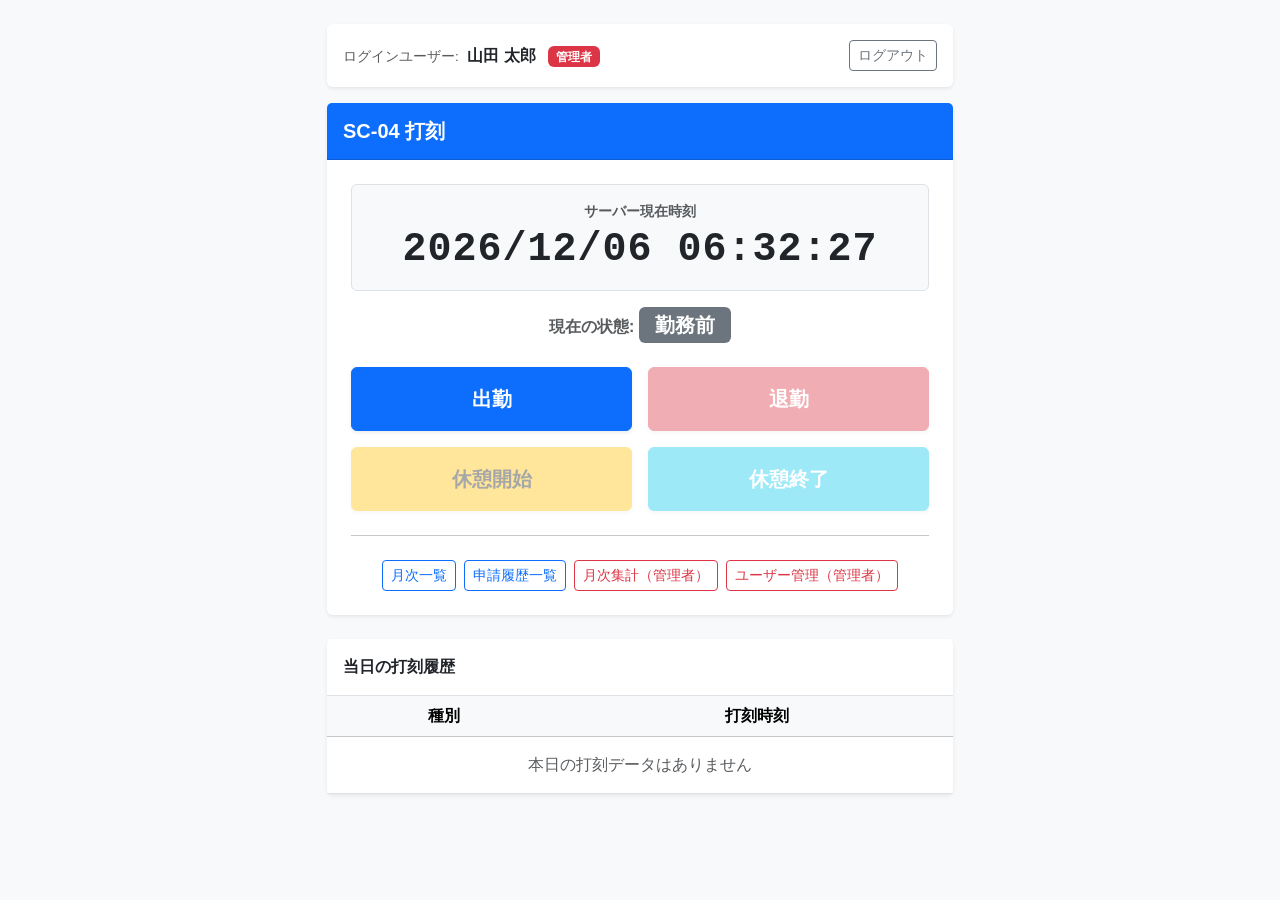
==== wwwroot/index.html @ 0638078f "feat: 打刻画面（SC-04）の初期作成" ====
<!DOCTYPE html>
<html lang="ja">
<head>
    <meta charset="UTF-8">
    <meta name="viewport" content="width=device-width, initial-scale=1.0">
    <title>打刻 | 勤怠管理システム</title>
    <link rel="stylesheet" href="https://cdn.jsdelivr.net/npm/bootstrap@5.3.0/dist/css/bootstrap.min.css">
    <link rel="stylesheet" href="css/kintai.css">
</head>
<body class="bg-light">

<div class="container py-4" style="max-width: 650px;">
    <!-- ヘッダーエリア -->
    <div class="d-flex justify-content-between align-items-center mb-3 bg-white p-3 rounded shadow-sm">
        <div>
            <span class="text-muted fs-7">ログインユーザー:</span>
            <strong id="login-user-name" class="ms-1">山田 太郎</strong>
            <span id="admin-badge" class="badge bg-danger ms-2">管理者</span>
        </div>
        <button id="btn-logout" class="btn btn-outline-secondary btn-sm">ログアウト</button>
    </div>

    <!-- 打刻メインカード (SC-04) -->
    <div class="card shadow-sm border-0 mb-4">
        <div class="card-header bg-primary text-white py-3">
            <h5 class="mb-0 fw-bold">SC-04 打刻</h5>
        </div>
        <div class="card-body text-center p-4">

            <!-- 1. サーバー現在時刻表示 -->
            <div class="mb-3 p-3 bg-light rounded border">
                <div class="text-muted small fw-bold mb-1">サーバー現在時刻</div>
                <div id="server-clock" class="display-6 font-monospace fw-bold text-dark">
                    2026/10/21 17:32:00
                </div>
            </div>

            <!-- 2. 勤務状態表示 -->
            <div class="mb-4">
                <span class="text-muted fw-bold">現在の状態: </span>
                <span id="status-badge" class="badge fs-5 px-3 py-2 bg-secondary">
                    勤務前
                </span>
            </div>

            <!-- メッセージ表示エリア -->
            <div id="alert-success" class="alert alert-success d-none py-2 mb-3" role="alert"></div>
            <div id="alert-error" class="alert alert-danger d-none py-2 mb-3 text-start" role="alert"></div>

            <!-- 3. 打刻ボタン群 -->
            <div class="row g-3 mb-4">
                <div class="col-6">
                    <button id="btn-clock-in" class="btn btn-primary w-100 py-3 fw-bold fs-5 shadow-sm">
                        出勤
                    </button>
                </div>
                <div class="col-6">
                    <button id="btn-clock-out" class="btn btn-danger w-100 py-3 fw-bold fs-5 shadow-sm" disabled>
                        退勤
                    </button>
                </div>
                <div class="col-6">
                    <button id="btn-break-start" class="btn btn-warning text-dark w-100 py-3 fw-bold fs-5 shadow-sm" disabled>
                        休憩開始
                    </button>
                </div>
                <div class="col-6">
                    <button id="btn-break-end" class="btn btn-info text-white w-100 py-3 fw-bold fs-5 shadow-sm" disabled>
                        休憩終了
                    </button>
                </div>
            </div>

            <hr class="my-4" />

            <!-- 4. 画面遷移リンク -->
            <div class="d-flex justify-content-center gap-2 flex-wrap">
                <a href="#" class="btn btn-outline-primary btn-sm">月次一覧</a>
                <a href="#" class="btn btn-outline-primary btn-sm">申請履歴一覧</a>
                <a href="#" id="link-monthly-summary" class="btn btn-outline-danger btn-sm admin-only">月次集計（管理者）</a>
                <a href="#" id="link-user-admin" class="btn btn-outline-danger btn-sm admin-only">ユーザー管理（管理者）</a>
            </div>

        </div>
    </div>

    <!-- 5. 当日打刻履歴 -->
    <div class="card shadow-sm border-0">
        <div class="card-header bg-white py-3 fw-bold border-bottom">
            当日の打刻履歴
        </div>
        <div class="card-body p-0">
            <table class="table table-hover mb-0 text-center align-middle">
                <thead class="table-light">
                    <tr>
                        <th>種別</th>
                        <th>打刻時刻</th>
                    </tr>
                </thead>
                <tbody id="history-list">
                    <tr id="no-history-row">
                        <td colspan="2" class="text-muted py-3">本日の打刻データはありません</td>
                    </tr>
                </tbody>
            </table>
        </div>
    </div>
</div>

<script src="js/timestamp.js"></script>
</body>
</html>
---- wwwroot/css/kintai.css ----
body {
    font-family: 'Helvetica Neue', Arial, 'Hiragino Kaku Gothic ProN', 'Hiragino Sans', Meiryo, sans-serif;
}

.fs-7 {
    font-size: 0.85rem;
}

#server-clock {
    letter-spacing: 1px;
}

.btn:disabled {
    opacity: 0.4;
    cursor: not-allowed;
}
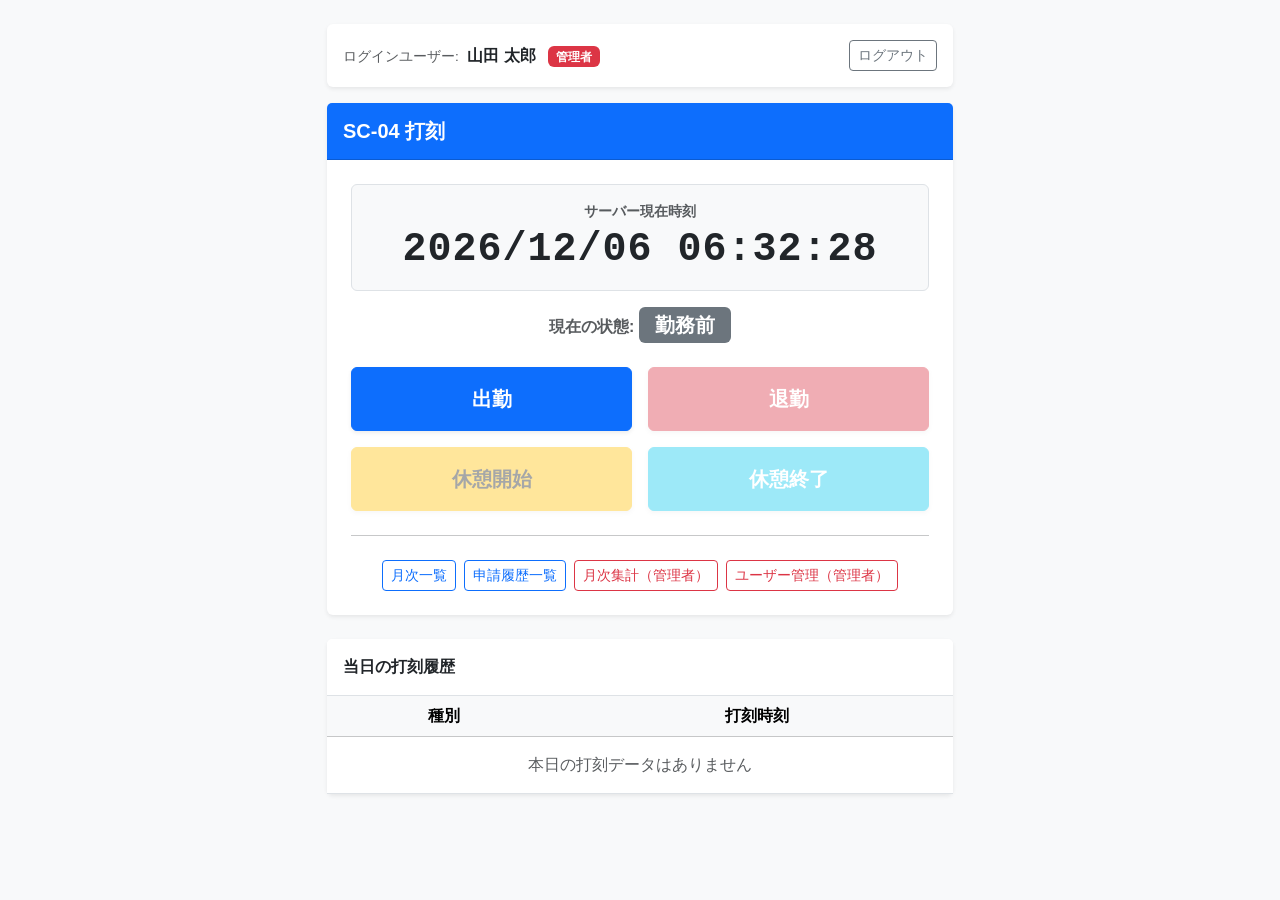
==== commit 7d43bfd9: "feat(SC-05): 月次勤怠一覧機能の実装・画面結合・テスト完了 (打刻画面への遷移対応、締め判定は合流待ちとして未締めに設定)" ====
--- a/wwwroot/index.html
+++ b/wwwroot/index.html
@@ -75,7 +75,7 @@
 
             <!-- 4. 画面遷移リンク -->
             <div class="d-flex justify-content-center gap-2 flex-wrap">
-                <a href="#" class="btn btn-outline-primary btn-sm">月次一覧</a>
+                <a href="/monthly-list.html" class="btn btn-outline-primary btn-sm">月次一覧</a>
                 <a href="#" class="btn btn-outline-primary btn-sm">申請履歴一覧</a>
                 <a href="#" id="link-monthly-summary" class="btn btn-outline-danger btn-sm admin-only">月次集計（管理者）</a>
                 <a href="#" id="link-user-admin" class="btn btn-outline-danger btn-sm admin-only">ユーザー管理（管理者）</a>
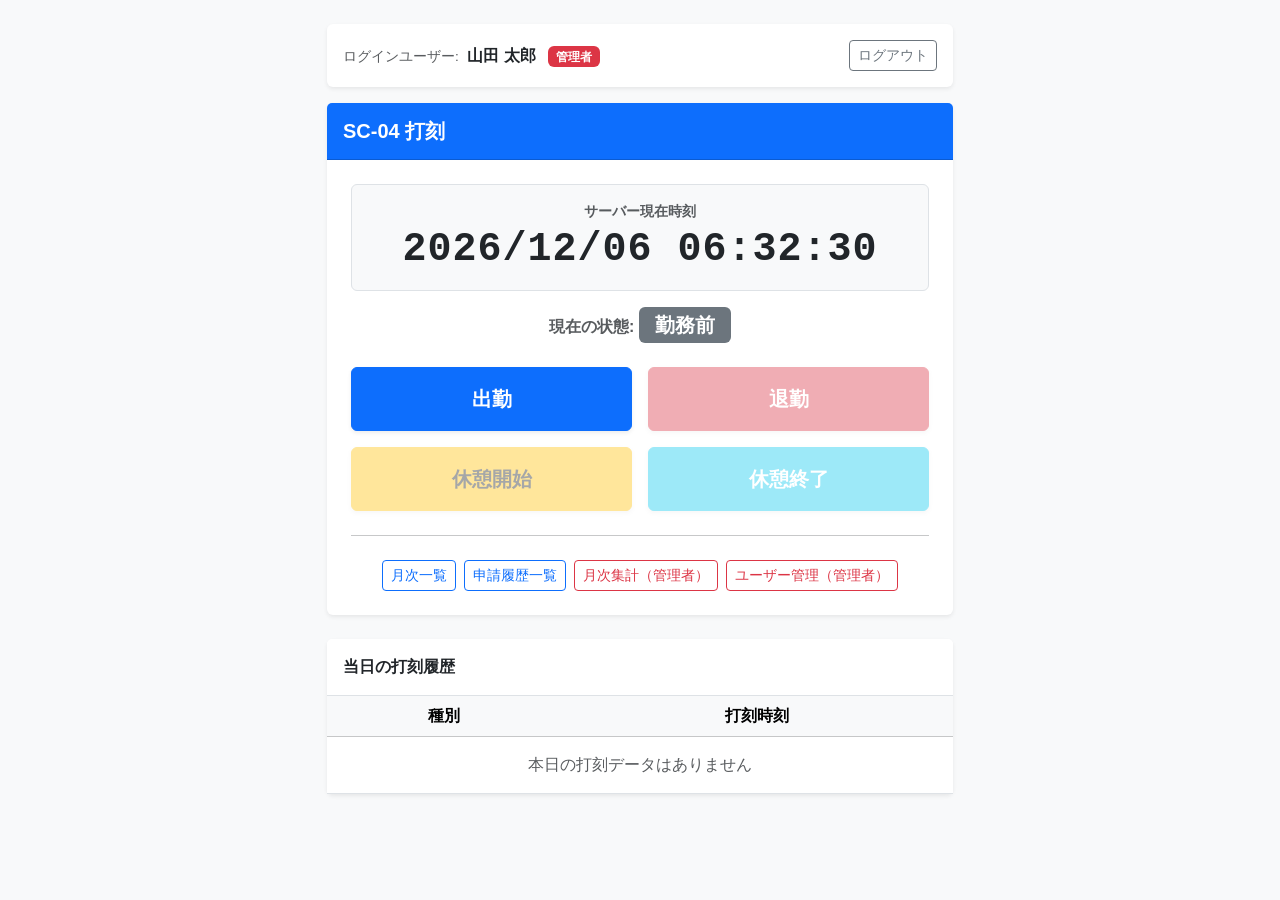
==== commit a5a65b79: "feat: 月次集計機能(SC-09)の実装とテスト完了" ====
--- a/wwwroot/index.html
+++ b/wwwroot/index.html
@@ -77,7 +77,7 @@
             <div class="d-flex justify-content-center gap-2 flex-wrap">
                 <a href="/monthly-list.html" class="btn btn-outline-primary btn-sm">月次一覧</a>
                 <a href="#" class="btn btn-outline-primary btn-sm">申請履歴一覧</a>
-                <a href="#" id="link-monthly-summary" class="btn btn-outline-danger btn-sm admin-only">月次集計（管理者）</a>
+                <a href="/monthly-summary.html" onclick="location.href='/monthly-summary.html'; return true;" id="link-monthly-summary" class="btn btn-outline-danger btn-sm admin-only">月次集計（管理者）</a>
                 <a href="#" id="link-user-admin" class="btn btn-outline-danger btn-sm admin-only">ユーザー管理（管理者）</a>
             </div>
 
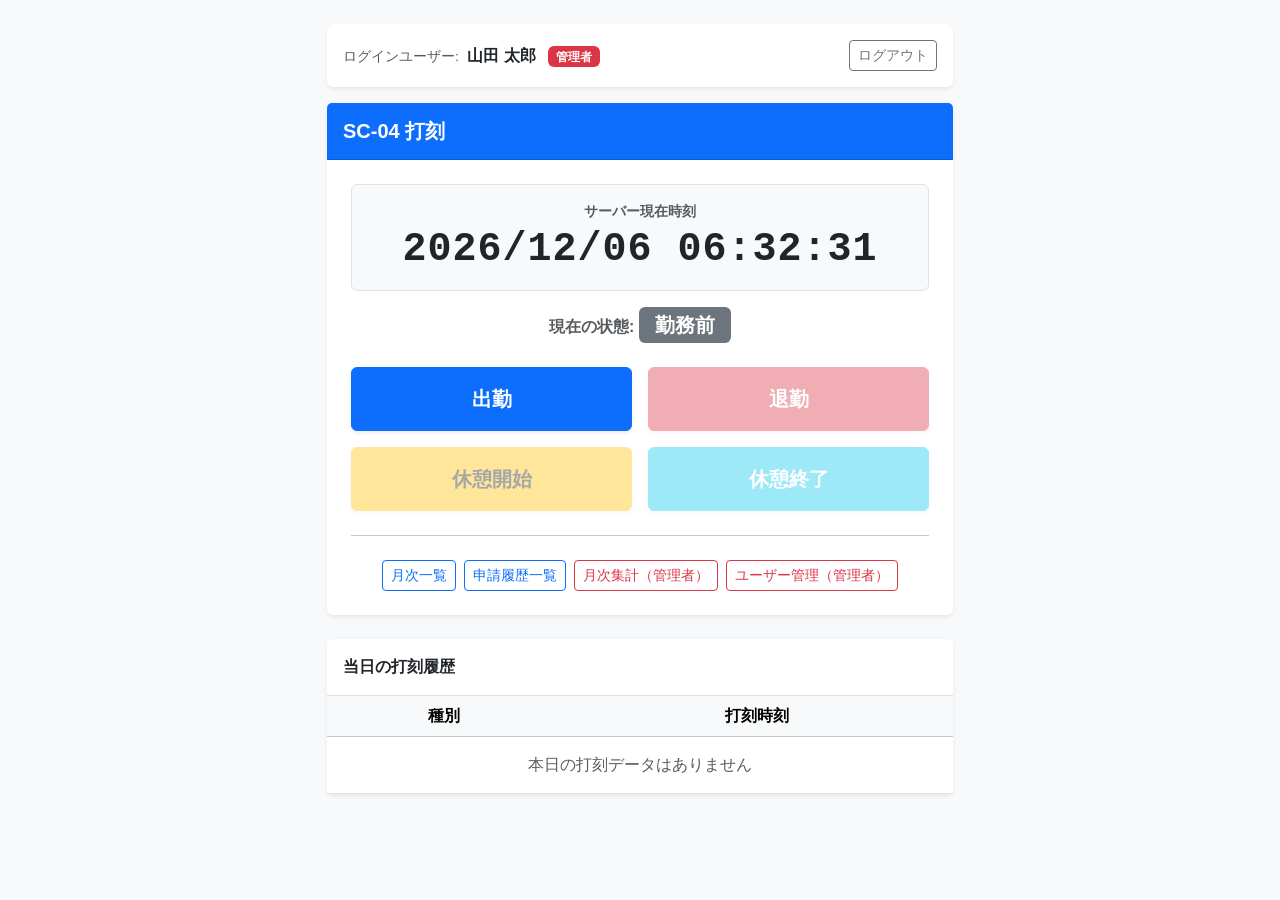
==== commit f5ba9d0a: "origin/main を feature/loginにマージ" ====
--- a/wwwroot/index.html
+++ b/wwwroot/index.html
@@ -77,7 +77,7 @@
             <div class="d-flex justify-content-center gap-2 flex-wrap">
                 <a href="/monthly-list.html" class="btn btn-outline-primary btn-sm">月次一覧</a>
                 <a href="#" class="btn btn-outline-primary btn-sm">申請履歴一覧</a>
-                <a href="/monthly-summary.html" onclick="location.href='/monthly-summary.html'; return true;" id="link-monthly-summary" class="btn btn-outline-danger btn-sm admin-only">月次集計（管理者）</a>
+                <a href="#" id="link-monthly-summary" class="btn btn-outline-danger btn-sm admin-only">月次集計（管理者）</a>
                 <a href="#" id="link-user-admin" class="btn btn-outline-danger btn-sm admin-only">ユーザー管理（管理者）</a>
             </div>
 
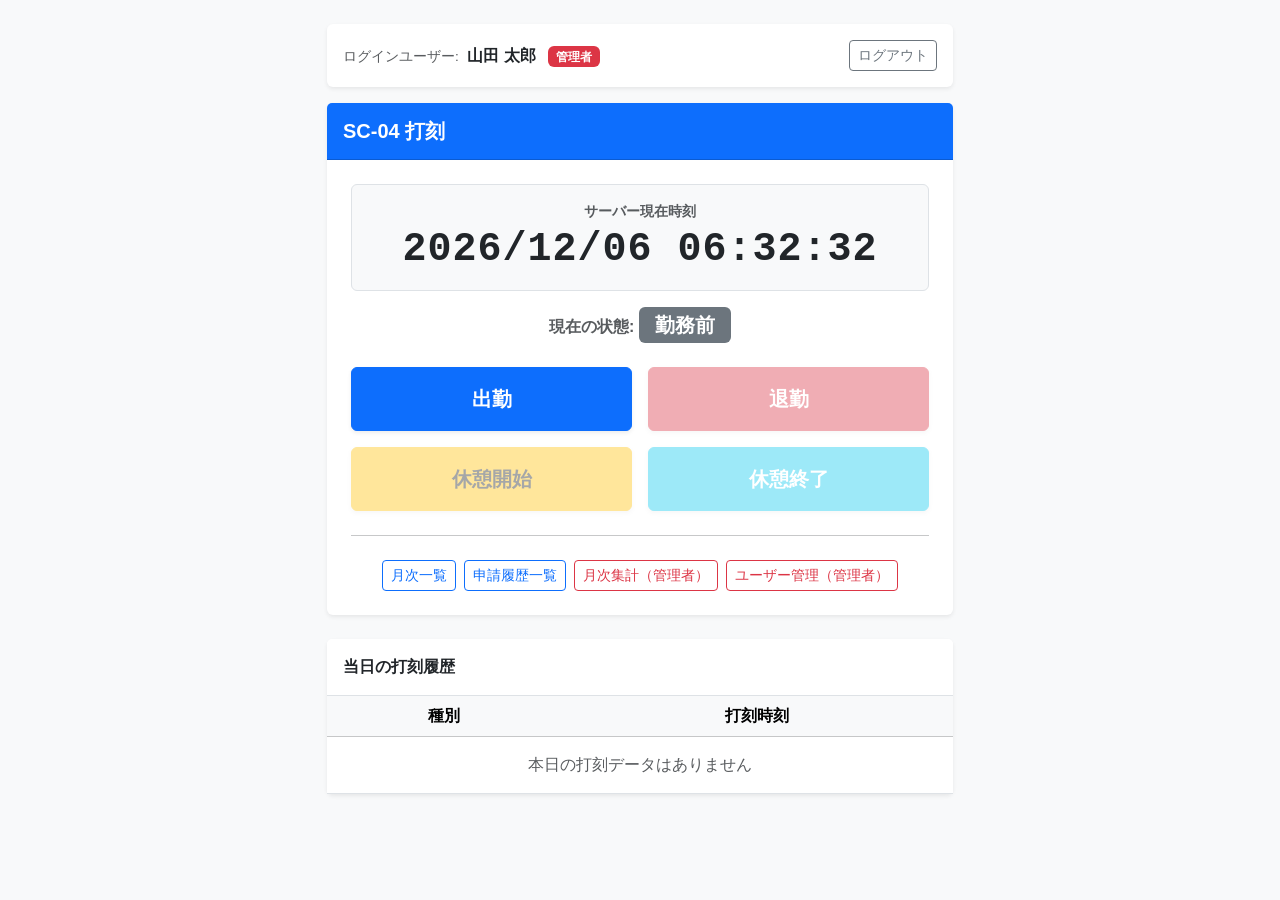
==== commit 3f2fe5e5: "Merge pull request #5 from norihisa-shiomi/feature/monthly-summary feat: 月次集計機能(SC-09)の実装" ====
--- a/wwwroot/index.html
+++ b/wwwroot/index.html
@@ -77,7 +77,7 @@
             <div class="d-flex justify-content-center gap-2 flex-wrap">
                 <a href="/monthly-list.html" class="btn btn-outline-primary btn-sm">月次一覧</a>
                 <a href="#" class="btn btn-outline-primary btn-sm">申請履歴一覧</a>
-                <a href="#" id="link-monthly-summary" class="btn btn-outline-danger btn-sm admin-only">月次集計（管理者）</a>
+                <a href="/monthly-summary.html" onclick="location.href='/monthly-summary.html'; return true;" id="link-monthly-summary" class="btn btn-outline-danger btn-sm admin-only">月次集計（管理者）</a>
                 <a href="#" id="link-user-admin" class="btn btn-outline-danger btn-sm admin-only">ユーザー管理（管理者）</a>
             </div>
 
